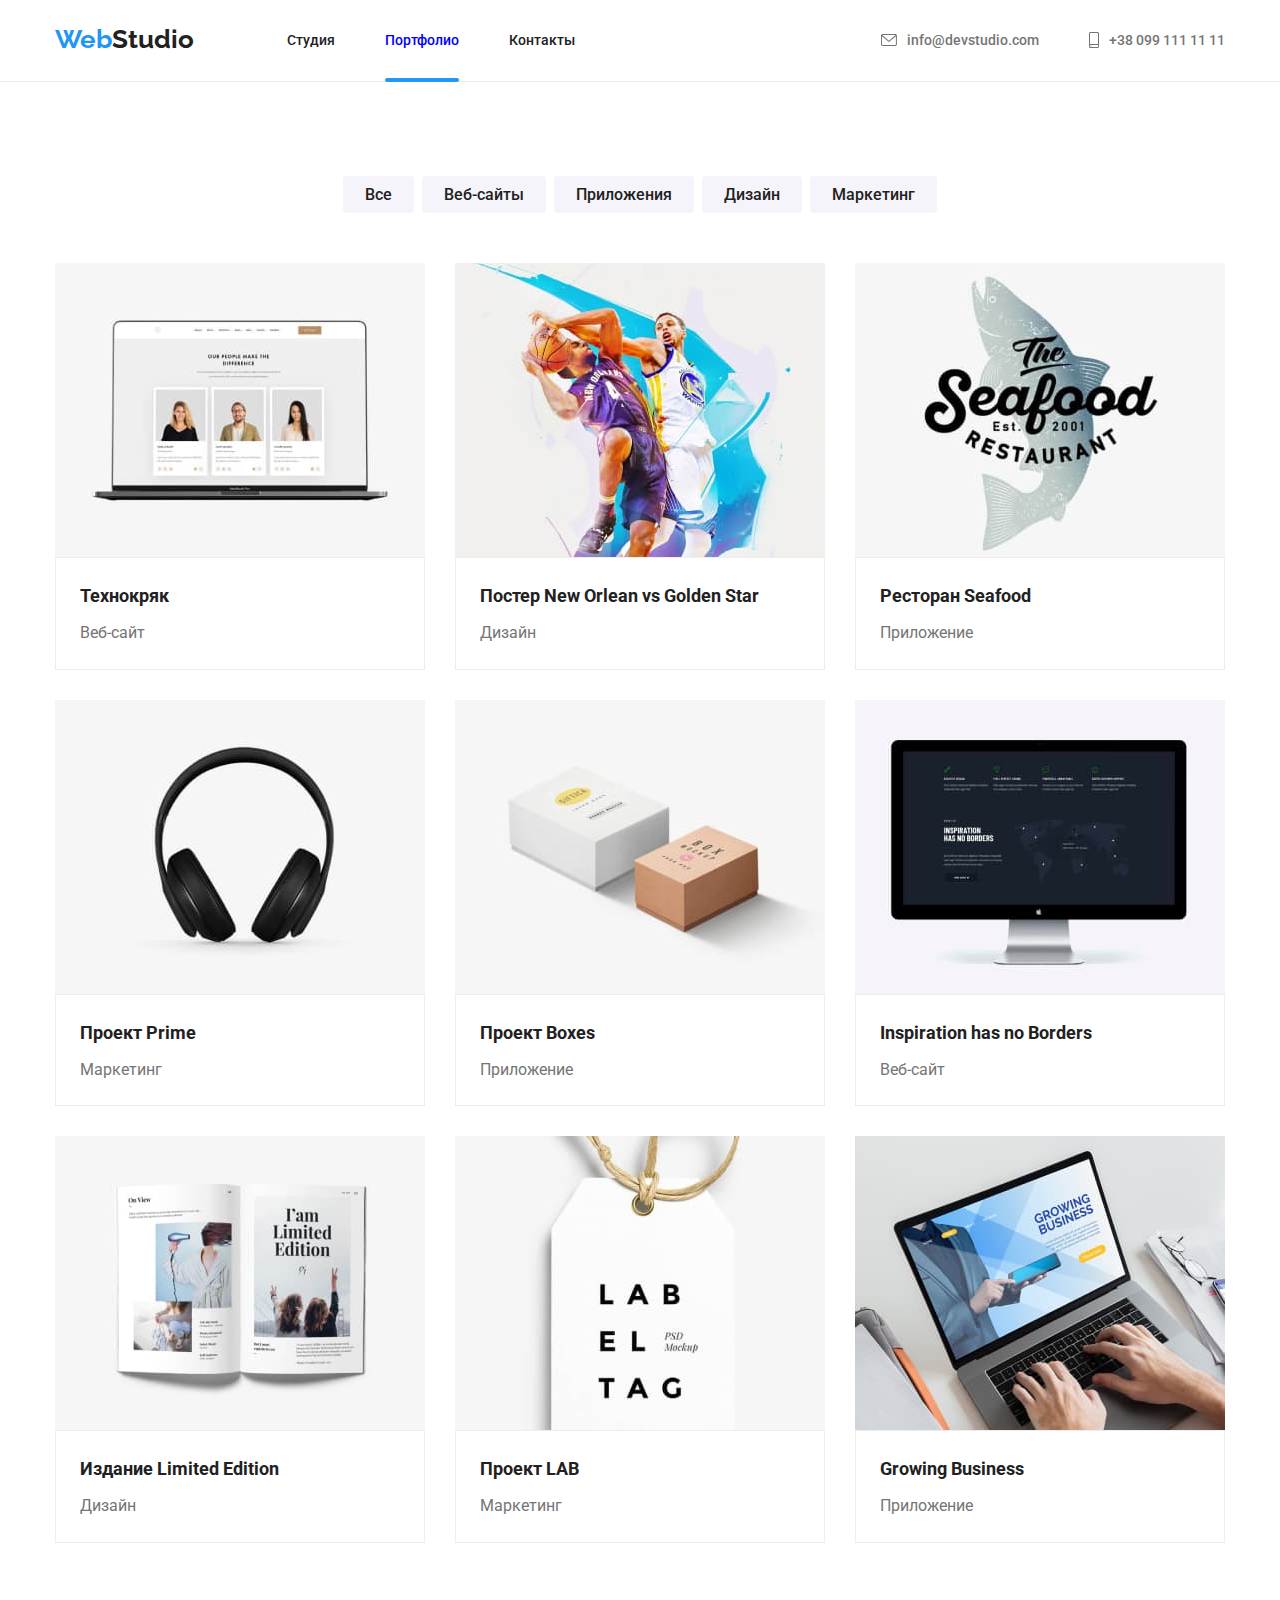
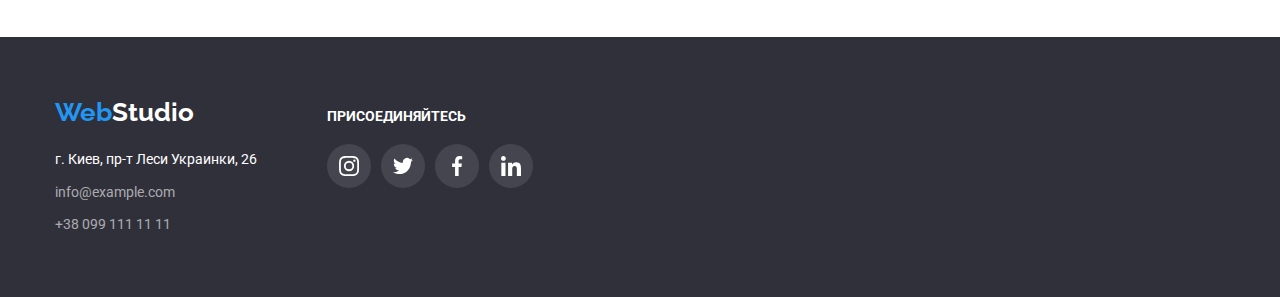
==== portfolio.html @ 135a6157 "colo" ====
<!DOCTYPE html>
<html lang="ru">

<head>
    <meta charset="UTF-8">
    <meta http-equiv="X-UA-Compatible" content="IE=edge">
    <meta name="viewport" content="width=device-width, initial-scale=1.0">
    <link rel="preconnect" href="https://fonts.googleapis.com">
    <link rel="preconnect" href="https://fonts.gstatic.com" crossorigin>
    <link
        href="https://fonts.googleapis.com/css2?family=Raleway:wght@700&family=Roboto:wght@400;500;700;900&display=swap"
        rel="stylesheet">
    <link rel="stylesheet"
        href="https://cdnjs.cloudflare.com/ajax/libs/modern-normalize/1.1.0/modern-normalize.min.css">
    <title>Document</title>
    <link rel="stylesheet" href="./css/style.css">
</head>

<body>
    <!--шапка-->
<header class="cap">
    <div class="container display-flex">
        <nav class="display-flex">
            <a class="cap-logo" href="./index.html"><span class="cap-logo-web">Web<span
                        class="cap-logo-studio">Studio</span></span></a>
            <ul class="site-navigation">
                <li class="item"><a class="site-navigation-link" href="./index.html">Студия</a></li>
                <li class="item"><a class="site-navigation-link emphasis" href="./portfolio.html">Портфолио</a></li>
                <li class="item"><a class="site-navigation-link" href="">Контакты</a></li>
            </ul>
        </nav>
        <ul class="contacts">
            <li class="item"><a class="contacts-link" href="mailto:info@devstudio.com"><svg class="imgs">
                        <use href="images/symbol-defs.svg#icon-envelope-2"></use>
                    </svg>info@devstudio.com</a></li>
            <li class="item"><a class="contacts-link" href="tel:+380961111111"><svg class="svg">
                        <use href="images/symbol-defs.svg#icon-smartphone-1"></use>
                    </svg>+38 099 111 11 11</a></li>
        </ul>
    </div>
</header>
<main>
    <!-- Список кнопок -->
    <section class="section">
        <div class="container">
            <h1 class="peculiarities-title-none">Портфолио</h1>
            <ul class="list-buttons display-flex">
                <li class="item"><button class="list-button" type="button">Все</button></li>
                <li class="item"><button class="list-button" type="button">Веб-сайты</button></li>
                <li class="item"><button class="list-button" type="button">Приложения</button></li>
                <li class="item"><button class="list-button" type="button">Дизайн</button></li>
                <li class="item"><button class="list-button" type="button">Маркетинг</button></li>
            </ul>
            <!-- Приклади праці -->
            <ul class="portfolio display-flex">
                <li class="item">
                    <a class="link" href="">
                        <div class="animations">
                            <img src="images/img(1).jpg" alt="Веб-сайт" width="370">
                            <div class="animation">
                            <p class="portfolio-anim-text">Технокряк это современная площадка распространения коронавируса. Компании используют
                            эту платформу для цифрового
                            шпионажа и атак на защищённые сервера конкурентов.</p>
                            </div>  
                        </div>
                        <div class="portfolio-border">
                            <h2 class="portfolio-title">Технокряк</h2>
                            <p class="portfolio-text">Веб-сайт</p>
                        </div>
                    </a>
                </li>
                <li class="item">
                    <a class="link" href="">
                        <div class="animations">
                            <img src="images/img(2).jpg" alt="Дизайн" width="370">
                            <div class="animation">
                                <p class="portfolio-anim-text">Технокряк это современная площадка распространения коронавируса. Компании используют
                                эту платформу для цифрового
                                шпионажа и атак на защищённые сервера конкурентов.</p>
                            </div>
                        </div>
                        <div class="portfolio-border">
                            <h2 class="portfolio-title">Постер New Orlean vs Golden Star</h2>
                            <p class="portfolio-text">Дизайн</p>
                        </div>
                    </a>
                </li>
                <li class="item">
                    <a class="link" href="">
                        <div class="animations">
                            <img src="images/img(3).jpg" alt="Приложение" width="370">
                            <div class="animation">
                                <p class="portfolio-anim-text">Технокряк это современная площадка распространения коронавируса. Компании используют
                                эту платформу для цифрового
                                шпионажа и атак на защищённые сервера конкурентов.</p>
                            </div>
                        </div>
                        <div class="portfolio-border">
                            <h2 class="portfolio-title">Ресторан Seafood</h2>
                            <p class="portfolio-text">Приложение</p>
                        </div>
                    </a>
                </li>
                <li class="item">
                    <a class="link" href="">
                        <div class="animations">
                            <img src="images/img(4).jpg" alt="Маркетин" width="370">
                            <div class="animation">
                                <p class="portfolio-anim-text">Технокряк это современная площадка распространения коронавируса. Компании используют
                                    эту платформу для цифрового
                                    шпионажа и атак на защищённые сервера конкурентов.</p>
                            </div>
                        </div>
                        <div class="portfolio-border">
                            <h2 class="portfolio-title">Проект Prime</h2>
                            <p class="portfolio-text">Маркетинг</p>
                        </div>
                    </a>
                </li>
                <li class="item">
                    <a class="link" href="">
                        <div class="animations">
                            <img src="images/img(5).jpg" alt="Приложение" width="370">
                            <div class="animation">
                                <p class="portfolio-anim-text">Технокряк это современная площадка распространения коронавируса. Компании используют
                                эту платформу для цифрового
                                шпионажа и атак на защищённые сервера конкурентов.</p>
                            </div>
                        </div>
                        <div class="portfolio-border">
                            <h2 class="portfolio-title">Проект Boxes</h2>
                            <p class="portfolio-text">Приложение</p>
                        </div>
                    </a>
                </li>
                <li class="item">
                    <a class="link" href="">
                        <div class="animations">
                            <img src="images/img(6).jpg" alt="Веб-сайт" width="370">
                            <div class="animation">
                                <p class="portfolio-anim-text">Технокряк это современная площадка распространения коронавируса. Компании используют
                                    эту платформу для цифрового
                                    шпионажа и атак на защищённые сервера конкурентов.</p>
                            </div>        
                        </div>
                        <div class="portfolio-border">
                            <h2 class="portfolio-title">Inspiration has no Borders</h2>
                            <p class="portfolio-text">Веб-сайт</p>
                        </div>
                    </a>
                </li>
                <li class="item">
                    <a class="link" href="">
                        <div class="animations">
                            <img src="images/img(7).jpg" alt="Дизайн" width="370">
                            <div class="animation">
                                <p class="portfolio-anim-text">Технокряк это современная площадка распространения коронавируса. Компании используют
                                    эту платформу для цифрового
                                    шпионажа и атак на защищённые сервера конкурентов.</p>
                            </div>
                        </div>
                        <div class="portfolio-border">
                            <h2 class="portfolio-title">Издание Limited Edition</h2>
                            <p class="portfolio-text">Дизайн</p>
                        </div>
                    </a>
                </li>
                <li class="item">
                    <a class="link" href="">
                        <div class="animations">
                            <img src="images/img(8).jpg" alt="Маркетинг" width="370">
                            <div class="animation">
                                <p class="portfolio-anim-text">Технокряк это современная площадка распространения коронавируса. Компании используют
                                    эту платформу для цифрового
                                    шпионажа и атак на защищённые сервера конкурентов.</p>
                            </div>
                        </div>
                    <div class="portfolio-border">
                        <h2 class="portfolio-title">Проект LAB</h2>
                        <p class="portfolio-text">Маркетинг</p>
                    </div>
                </a>
                </li>
            
                <li class="item">
                    <a class="link" href="">
                        <div class="animations">
                            <img src="images/img(9).jpg" alt="Приложение" width="370">
                            <div class="animation">
                                <p class="portfolio-anim-text">Технокряк это современная площадка распространения коронавируса. Компании используют
                                    эту платформу для цифрового
                                    шпионажа и атак на защищённые сервера конкурентов.</p>
                            </div>
                        </div>
                        <div class="portfolio-border">
                            <h2 class="portfolio-title">Growing Business</h2>
                            <p class="portfolio-text">Приложение</p>
                        </div>
                    </a>          
                </li>
            </ul>
        </div>       
    </section>
</main>
    <!-- footers -->
<footer class="footers">
    <div class="container peculiarities-display-flex">
        <div class="">
            <a class="footers-logo" href="./index.html"><span class="footers-logo-web">Web<span
                        class="footers-logo-studios">Studio</span></span></a>
            <address class="links">
                <ul class="contact">
                    <li class="link"><a class="contacts-address" href="https://goo.gl/maps/EvbMrSn3d95Ezf188">г. Киев,
                            пр-т Леси
                            Украинки,
                            26</a></li>
                    <li class="link"><a class="contacts-email" href="info@example.com">info@example.com</a></li>
                    <li><a class="contacts-tel" href="+380991111111">+38 099 111 11 11</a></li>
                </ul>
            </address>
        </div>
        <div class="footers-social">
            <h2 class="footers-title">присоединяйтесь</h2>
            <ul class="peculiarities-display-flex footers-social-margin-top">
                <li class="items"><a class="link" href=""><svg class="imgs">
                            <use href="images/symbol-defs.svg#icon-instagram-2-1"></use>
                        </svg></a></li>
                <li class="items"><a class="link" href=""><svg class="imgs">
                            <use href="images/symbol-defs.svg#icon-twitter-1-1"></use>
                        </svg></a></li>
                <li class="items"><a class="link" href=""><svg class="imgs">
                            <use href="images/symbol-defs.svg#icon-facebook-1-1"></use>
                        </svg></a></li>
                <li class="items"><a class="link" href=""><svg class="imgs">
                            <use href="images/symbol-defs.svg#icon-linkedin-1-1"></use>
                        </svg></a></li>
            </ul>
        </div>
    </div>
</footer>
</body>
</html>
---- css/style.css ----
/* Спільні стилі для всіх сторінок ................................................ */

html {
  box-sizing: border-box;
  
}
*,
*::before,
*::after {
  box-sizing: inherit;
}
h1, h2, h3, ul, li, p {
  margin-top: 0px;
  margin-bottom: 0px;
  padding: 0px;

}
.section {
  padding-top: 94px;
  padding-bottom: 94px;
}
:root {
  --main-page-bascground: #FFFFFF;
  --main-text-color: #212121;
  --secondary-text-color: #757575;
  --footer-bascground: #2F303A;
  --background-services: #2F303A;
}
body {
background: var(--main-page-bascground);
font-family: 'Roboto', sans-serif;
}

.container {
    width: 1200px;
    margin-left: auto;
    margin-right: auto;
    padding-left: 15px;
    padding-right: 15px;
    
}


ul {
  list-style: none;}
/* Головний фон сторінки #FFFFFF */
/* Головний колір тексту #212121 */
/* Другорядний колір тексту #757575 */
/* Фон футера #2F303A */
/* Фон секції послуги background: #2F303A; */

/* .............................................................................. */

/* Стундія */

/* Шапка */
header {
background: var(--main-page-bascground);
}

.display-flex {
  display: flex;
  justify-content: space-between;
}
.peculiarities-display-flex {
  display: flex;
  align-items: baseline;
}
.cap {
  border-bottom: 1px solid #ECECEC;
}
.cap-logo {
  display: block;
  padding-top: 24px; 
  padding-bottom: 25px;
}

.contacts-link:hover,
.contacts-link:focus,
.site-navigation-link:hover,
.site-navigation-link:focus
 {
  color: #2196F3;
  fill: #2196F3;
}

.contacts .item +.item {
  margin-left: 50px;
}
.site-navigation {
  margin-left: 93px;
  display: flex;
}
.site-navigation .item + .item {
  margin-left: 50px;
}
.site-navigation .item {
  display: block;
  position: relative;
  
}
.cap-logo,
.footers-logo {
text-decoration: none;
  font-family: Raleway;
font-weight: 700;
font-size: 26px;
line-height: 1.2;
}
.cap-logo-web,
.footers-logo-web {
color: #2196F3;
}
.cap-logo-studio {
  color: var(--main-text-color);

}

.site-navigation-link {
  display: block;
font-weight: 500;
font-size: 14px;
line-height: 1.2;
color: var(--main-text-color) ;
text-decoration: none;
  padding-top: 32px;
  padding-bottom: 32px;

  transition-property: color, fill;
  transition-duration: 250ms;
  transition-timing-function: cubic-bezier(0.4, 0, 0.2, 1);
}
 .emphasis::after {
   content: "";
  position: absolute;
  display: inline-block;
width: 100%;
height: 4px;
background: #2196F3;
border-radius: 2px;
display: flex;
top: 97%;
}
.emphasis {
  color: blue;
}

.contacts-link {
display: inline-flex;
font-weight: 500;
font-size: 14px;
line-height: 1.2;
color: var(--secondary-text-color);
text-decoration: none;
  padding-top: 32px;
  padding-bottom: 32px;
  fill: #757575;
 align-items: center;

 transition-property: color, fill;
  transition-duration: 250ms;
  transition-timing-function: cubic-bezier(0.4, 0, 0.2, 1);
}
.contacts .svg {
    height: 16px;
width: 10px;
margin-right: 10px;
 align-items: center;
}
.contacts .imgs {
  height: 12px;
width: 16px;
margin-right: 10px;
}

.contacts {
  margin-left: auto;
  display: flex;
  align-items: center
  
}
/* Заказать послугу */
.hero {
 
  background: var(--background-services);
text-align: center;
padding: 200px 0;

}
.container-hero {
 max-width: 1600px;
  height: 600px;
  margin-left: auto;
  margin-right: auto;
   background-image:  
   linear-gradient(
    to right,
   rgba(47, 48, 58, 0.4),
   rgba(47, 48, 58, 0.4)
  ),  
   url("../images/Img123.jpg");
  background-repeat: no-repeat;
  background-position: center;
  background-size: cover;
}
.hero-headline {
font-weight: 900;
font-size: 44px;
line-height: 1.4;
text-transform: uppercase;
color: #FFFFFF;
}
.hero-button {
  cursor: pointer;
  background: #2196F3;
font-weight: 700;
font-size: 16px;
align-items: center;
line-height: 1.9;
color: #FFFFFF;
margin-top: 30px;

padding: 10px 32px;
border-radius: 4px;

 transition-property: box-shadow, border-radius;
  transition-duration: 250ms;
  transition-timing-function: cubic-bezier(0.4, 0, 0.2, 1);
}
.hero-button:hover,
.hero-button:focus {
box-shadow: 0px 4px 4px rgba(0, 0, 0, 0.15);
border-radius: 4px;
}

/* Особливості */

.peculiarities-title-none {
 display: none;
}
.peculiarities-title {
font-weight: 700;
font-size: 14px;
line-height: 1.2;
text-transform: uppercase;
color: var(--main-text-color);
}
.peculiarities-text {
font-size: 14px;
line-height: 1.7;
color: var(--secondary-text-color);
margin-top: 10px;
}
.peculiarities .item + .item {
margin-left: 30px;

}
.peculiarities .imgs {
  width: 70px;
height: 70px;
  display: block;
fill: #AFB1B8;
}
.peculiarities .svg {
  height: 120px;
background-color: #F5F4FA;
margin-bottom: 30px;
border-radius: 4px;
display: flex;
align-items: center;
justify-content: center;
}

/* Чим займаємось */
.employment-title {
font-weight: 700;
font-size: 36px;
line-height: 1.2;
text-align: center;
color: var(--main-text-color);
margin-bottom: 50px;
}
.employment.section {
  padding-top: 0;
}
.employment .item + .item {
  margin-left: 30px;
}
.employment-blosk {
  position: relative;
}
.employment-text {
height: 70px;
  position: absolute;
  width: 100%;
background: rgba(47, 48, 58, 0.8);
transform: translateY(calc(-100%));
font-weight: 700;
font-size: 14px;
line-height: 1.2;
text-transform: uppercase;
display: flex;
align-items: center;
justify-content: center;
color: #FFFFFF;
}
/* команда */
.team {
  background: #F5F4FA;
}
.team-main-title {
font-weight: 700;
font-size: 36px;
line-height: 1.2;
text-align: center;
color: var(--main-text-color);
}
.team .team-table {
margin-top: 50px;
}


.team-title {
font-weight: 500;
font-size: 16px;
line-height: 1.2;
text-align: center;
color: var(--main-text-color);
}
.team-text {
font-size: 16px;
line-height: 1.2;
text-align: center;
color: var(--secondary-text-color);
margin-top: 10px;
}
.team-title-text {
padding-top: 30px;
padding-bottom: 30px;
}
.team .link + .link {
  margin-left: 30px;
}
.team .item {
  background: #FFFFFF;
box-shadow: 0px 1px 3px rgba(0, 0, 0, 0.12), 0px 1px 1px rgba(0, 0, 0, 0.14), 0px 2px 1px rgba(0, 0, 0, 0.2);
border-radius: 0px 0px 4px 4px;
filter: drop-shadow(0px 4px 4px rgba(0, 0, 0, 0.25));
}
.team-items .items + .items {
margin-left: 10px;
}
.team-items .imgs {
  height: 20px;
    width: 20px;


}
.items-hover {
  width: 44px;
  height: 44px;
  display: flex;
fill: #AFB1B8;
align-items: center;
justify-content: center;
border-radius: 50%;

 transition-property: background, fill, border-radius;
  transition-duration: 250ms;
  transition-timing-function: cubic-bezier(0.4, 0, 0.2, 1);
}
.items-hover:hover,
.items-hover:focus {
border-radius: 50%;
  background: #2196F3;
  fill: #FFFFFF;
}
.team-items {
  margin-top: 16px;
  justify-content: center;
}


/* customers */

.customers-title {
font-weight: 700;
font-size: 36px;
line-height: 42px;
text-align: center;

color: var(--main-text-color);
}
.customers-link {
  margin-top: 50px;
  
}
.customers .link {
  width: 100%;
  height: 100%;
border: 1px solid #AFB1B8;
border-radius: 4px;
  display: flex;
fill: #AFB1B8;
align-items: center;
justify-content: center;

 transition-property: border-color, fill, filter;
  transition-duration: 250ms;
  transition-timing-function: cubic-bezier(0.4, 0, 0.2, 1);
}
.customers-link .link:focus,
.customers-link .link:hover {
border-color: #2196F3;
filter: drop-shadow(0px 4px 4px rgba(0, 0, 0, 0.25));
fill: #2196F3;
}
.customers-link .item + .item {
  margin-left: 30px;
}
.customers .imgs {
  height: 60px;
  width: 106px;
}
.customers-link .item {
  width: 170px;
  height: 92px;
}


.customers ul {
  display: flex;
}
/* footer */
.footers-logo-studios {
  color: #FFFFFF;
}
.footers {
  background: var(--footer-bascground);
  padding: 60px 0;
}
.contact {
font-size: 14px;
line-height: 1.7;
font-style: normal;
}
.contacts-address {
color: #FFFFFF;
text-decoration: none;
}
.contacts-email {
  display: inline-block;
color: rgba(255, 255, 255, 0.6);
text-decoration: none;
}
.contacts-tel {
  display: inline-block;
color: rgba(255, 255, 255, 0.6);
text-decoration: none;
}

.footers .links {
  margin-top: 20px;
}
.contact .link {
  margin-bottom: 9px;
}
.footers-title {
font-weight: 700;
font-size: 14px;
line-height: 16px;
text-transform: uppercase;
color: #FFFFFF;
}
.footers-social {
  margin-left: 70px;
  
}
.footers-social-margin-top {
  margin-top: 20px;
}
.footers-social .items + .items {
margin-left: 10px;
}
.footers-social .link {
  width: 44px;
  height: 44px;
  background: rgba(255, 255, 255, 0.1);
border: 1px ;
border-radius: 50%;
  padding: 12px;
  display: block;
fill: #fff;

 transition-property: background-color;
  transition-duration: 250ms;
  transition-timing-function: cubic-bezier(0.4, 0, 0.2, 1);
}
.footers-social .link:hover,
.footers-social .link:focus {
  background-color: #2196F3;
}

.footers-social .imgs {
  width: 20px;
  height: 20px;
}
/* Форма */

.footer-form {
  padding-top: 72px;
  margin-left: 93px;
}
.footer-form-container {
  display: flex;
}
.footer-form-button {
  cursor: pointer;
  margin-left: 12px;
  margin-top: 20px;
  padding: 10px 28px;
  font-family: Roboto;
font-weight: 700;
font-size: 16px;
line-height: 1.9;

display: flex;
align-items: center;
text-align: center;
background-color: #2196F3;
color: #FFFFFF;
border-radius: 4px;

}
.footer-form-button:hover,
.footer-form-button:focus {
background: #2196F3;
box-shadow: 0px 4px 4px rgba(0, 0, 0, 0.15);
border-radius: 4px;
}
.footer-form-title {
font-weight: 700;
font-size: 14px;
line-height: 1.2;
text-transform: uppercase;
color: #FFFFFF;

}
.footer-form-mail [id="mails"]{
  width: 358px;
min-height: 50px;
margin-top: 20px;
padding: 15px 16px;
background-color: var(--footer-bascground);
color: #fff;
border: 1px solid rgba(255, 255, 255, 0.3);
box-sizing: border-box;
filter: drop-shadow(0px 4px 4px rgba(0, 0, 0, 0.15));
border-radius: 4px;
}
.footer-form-svg {
  width: 24px;
  height: 24px;
  margin-left: 10px;
}
/* модальне вікно */
.backdrop {
  position: fixed;
  top: 0;
  left: 0;
  width: 100%;
  height: 100%;
  background: rgba(0, 0, 0, 0.2);

  opacity: 1;
  transform: opacity 250ms cubic-bezier(0.4, 0, 0.2, 1);
}
.backdrop.is-hidden {
  opacity: 0;
  pointer-events: none;
}
.backdrop.is-hidden .modal {
  transform:translate(-50%, -50%) scale(0.9);
}
.modal {
position: absolute;
top: 50%;
left: 50%;
width: 528px;;
height: auto;

transform:translate(-50%, -50%) scale(1);
 transition: transform 250ms cubic-bezier(0.4, 0, 0.2, 1);
background-color: #fff;
box-shadow: 0px 1px 3px rgba(0, 0, 0, 0.12), 0px 1px 1px rgba(0, 0, 0, 0.14), 0px 2px 1px rgba(0, 0, 0, 0.2);
border-radius: 4px;
}
.modal-button {
  width: 30px;
  height: 30px;
  margin-top: 8px;
  margin-left: 8px;
  margin-right: 490px;
background: #FFFFFF;
border: 1px solid rgba(0, 0, 0, 0.1);
box-sizing: border-box;
  display: flex;
  align-items: center;
border-radius: 50%;
margin-top: 8px;
margin-left: 490px;
  cursor: pointer;
}
.modal-button .imgs:focus,
.modal-button .imgs:hover {
  fill: #2196F3;
}
.modal-button .imgs {
  fill: #000;
  width: 18px;
  height: 18px;

}
.conditions-link {
  color: #2196F3;
}

/* форма модального вікна */

.js-speaker-form {
  display: block;
}
.container-form {
  padding-right: 40px;
  padding-left: 40px;
}
.form-title {
  margin: 2px 40px 12px;
font-weight: 700;
font-size: 20px;
line-height: 1.2;
text-align: center;
color: #212121;
}
.form-svg {
  position: absolute;
  width: 18px;
  height: 18px;
  transform: translateY(+11px) translateX(+12px); 
}
.container-form [type="text"],
.container-form [type="tel"],
.container-form [type="mail"]  {
width: 448px;
height: 40px;
   padding-top: 11px;
   padding-left: 42px;
   padding-right: 12px;
   padding-bottom: 11px;
   border: 1px solid rgba(33, 33, 33, 0.2);
box-sizing: border-box;
border-radius: 4px;
cursor: pointer;
}
 .container-form [type="text"]:hover ,
.container-form [type="tel"]:hover ,
 .container-form [type="mail"]:hover ,
 .container-form [type="text"]:focus,
 .container-form [type="tel"]:focus ,
.container-form [type="mail"]:focus,
.container-form [name="comment"]:hover,
.container-form [name="comment"]:focus  {
 border-color: #2196F3;
 
}
.container-form [name="comment"] {
  cursor: pointer;
}
 /* .container-form [type="text"]:hover .form-svg,
 .container-form [type="text"]:focus .form-svg {
fill: #2196F3;
} */
.form-link:hover .form-svg {
fill: #2196F3;
}
.form-label {
  position: relative;
  display: block;
  margin-bottom: 4px;
  margin-top: 10px;
font-size: 12px;
line-height: 1.2;


color: #757575;
}

.container-form .form-text + .form-text {
  display: flexbox;
  margin-top: 10px;
}
.container-form [id="comment"] {
  width: 448px;
  min-height: 120px;
  padding: 12px 16px;
  border: 1px solid rgba(33, 33, 33, 0.2);
box-sizing: border-box;
border-radius: 4px;
}
.form-conditions {
  font-size: 14px;
line-height: 1.9;
letter-spacing: 0.03em;
margin-top: 20px;
}

.container-form [type="checkbox"] {
  display: block;
  margin-left: 52px;
  background: #212121;
  width: 16px;
  height: 15px;
  margin-right: 8.38px;
}
.container-form [type="checkbox"]:hover {
  box-shadow: 0px 4px 4px rgba(0, 0, 0, 0.25);
}
.form-button {
  margin-top: 30px;
  margin-bottom: 29px;
  padding: 10px 55px;
  border-radius: 4px;
  background: #2196F3;
border-radius: 4px;
font-weight: 700;
font-size: 16px;
line-height: 1.9;
color: #FFFFFF;
}
.form-button:focus,
.form-button:hover {

box-shadow: 0px 4px 4px rgba(0, 0, 0, 0.15);
}
.form-display-flex {
text-align: center;
flex-direction: column;
justify-content: center;
}
.form-conditions-text {
font-size: 14px;
line-height: 1.9;

color: #757575;
}

/* .............................................................................. */
/* Портфоліо */

/* Список кнопок */
.list-button {
  cursor: pointer;
  font-family: 'Roboto', sans-serif;
  background: #F5F4FA;
border-radius: 4px;
font-weight: 500;
font-size: 16px;
line-height: 1.6;
color: var(--main-text-color);
padding: 6px 22px;
border-color: #F5F4FA;
border: transparent;

 transition-property: color, border-color, filter, background, box-shadow;
  transition-duration: 250ms;
  transition-timing-function: cubic-bezier(0.4, 0, 0.2, 1);
}
.list-buttons {
justify-content: center;
}
.list-buttons .item + .item {
  margin-left: 8px;
}
.list-button:focus,
.list-button:hover {
  background: #2196F3;
box-shadow: 0px 3px 1px rgba(0, 0, 0, 0.1), 0px 1px 2px rgba(0, 0, 0, 0.08), 0px 2px 2px rgba(0, 0, 0, 0.12);
color: #FFFFFF;
border-color: #2196F3;
filter: drop-shadow(0px 4px 4px rgba(0, 0, 0, 0.25));
}

/* Приклади праці */
.title {
  visibility: hidden;
}
.portfolio-title {
font-weight: 700;
font-size: 18px;
line-height: 2;
color: var(--main-text-color);
}
.portfolio-text {
font-size: 16px;
line-height: 1.9;
color: var(--secondary-text-color);
margin-top: 4px;
}
.portfolio {
  margin-top: 50px;
  flex-wrap: wrap;
  
}
.portfolio .item {
box-sizing: border-box;
margin-right: 30px;
margin-bottom: 30px;
}
.portfolio .link {
  display: block;
  text-decoration: none;
   transition-property: filter;
  transition-duration: 250ms;
  transition-timing-function: cubic-bezier(0.4, 0, 0.2, 1);

   transition-property: filter;
  transition-duration: 250ms;
  transition-timing-function: cubic-bezier(0.4, 0, 0.2, 1);
}

.portfolio .link:hover,
.portfolio .link:focus {
filter: drop-shadow(0px 4px 4px rgba(0, 0, 0, 0.25));

}


.portfolio-border {
  background: #FFFFFF;
border: 1px solid #EEEEEE;
padding: 20px 24px;
}
img {
  display: block;
}
.portfolio .item:nth-child(3n) {
  margin-right: 0;

}
.portfolio .item:nth-last-child(-n + 3) {
  margin-bottom: 0;
}
.animation {
  position: absolute;
  align-items: center;
  justify-content: center;
  display: flex;
  width: 370px;
  height: 294px;
background: rgba(33, 150, 243, 0.9);
transition: transform 250ms cubic-bezier(0.4, 0, 0.2, 1);
}

.portfolio-anim-text {
width: 322px;
height: 168px;
font-size: 18px;
line-height: 1.5;
color: #FFFFFF;
}
.animations {
  position: relative;
overflow: hidden;
}


.portfolio .link:hover .animation,
.portfolio .link:focus .animation  {
    transform: translateY(-100%);
    transition: transform 250ms cubic-bezier(0.4, 0, 0.2, 1);
}
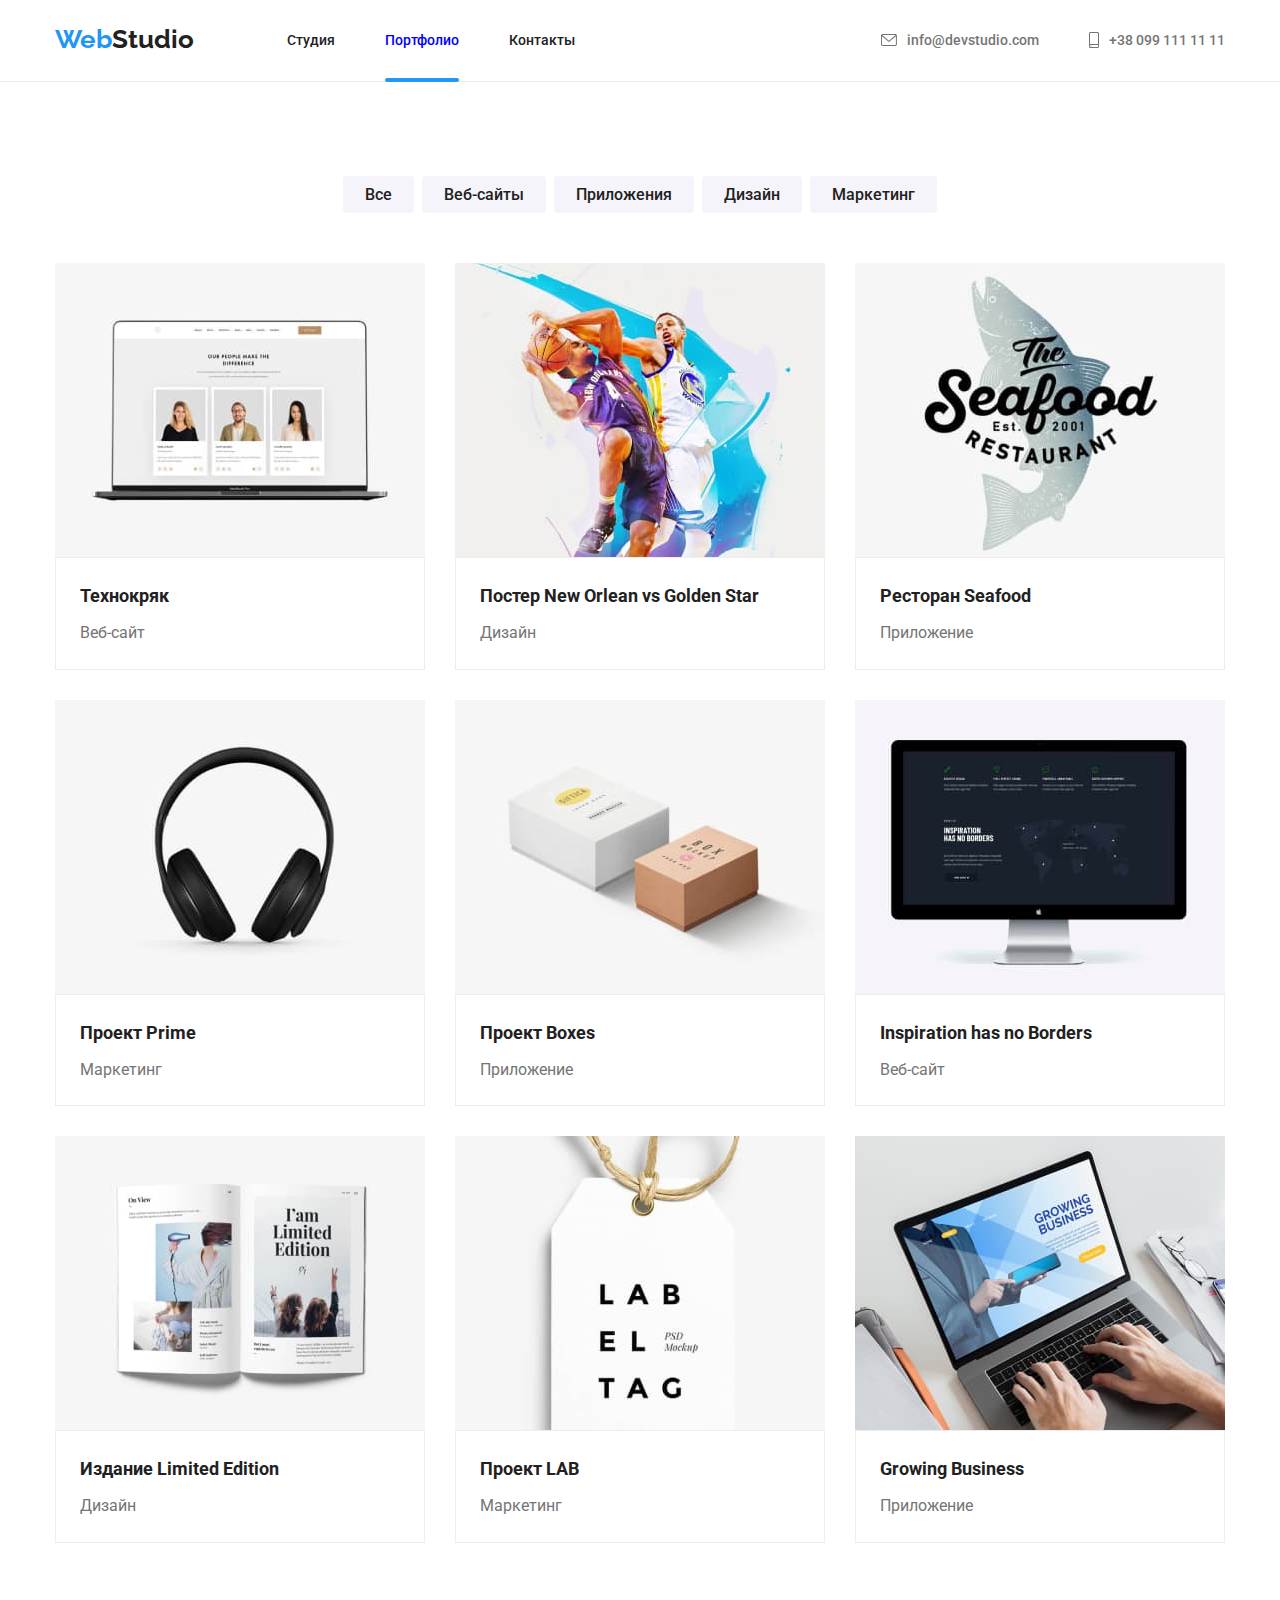
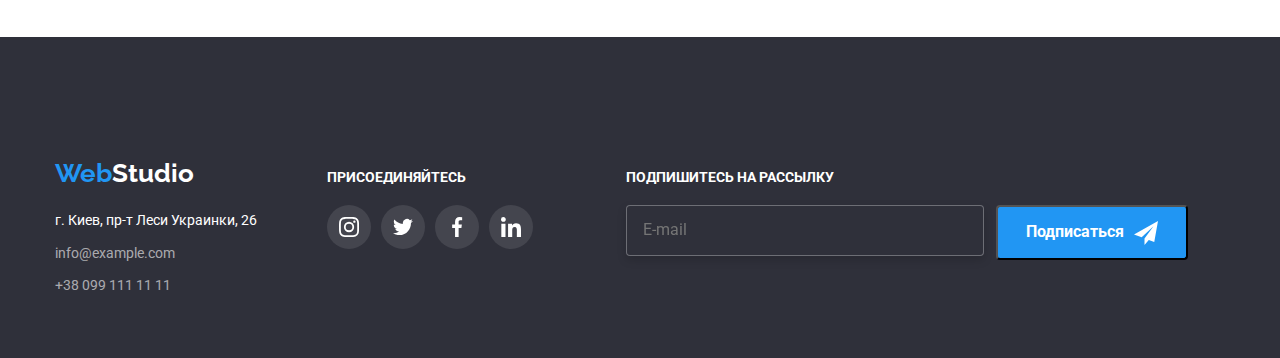
==== commit 9d2f8576: "footer" ====
--- a/portfolio.html
+++ b/portfolio.html
@@ -236,6 +236,20 @@
                         </svg></a></li>
             </ul>
         </div>
+        <form class="footer-form">
+            <h2 class="footer-form-title">Подпишитесь на рассылку</h2>
+            <div class="footer-form-container">
+                <label class="footer-form-mail">
+                    <input name="mail" type="mail" id="mails" placeholder="E-mail">
+                </label>
+                <button class="footer-form-button">Подписаться
+                    <svg class="footer-form-svg">
+                        <use href="images/symbol-defs.svg#icon-icon-send">
+                        </use>
+                    </svg>
+                </button>
+            </div>
+        </form>
     </div>
 </footer>
 </body>
--- a/css/style.css
+++ b/css/style.css
@@ -523,18 +523,20 @@
 font-weight: 700;
 font-size: 16px;
 line-height: 1.9;
-
 display: flex;
 align-items: center;
 text-align: center;
 background-color: #2196F3;
 color: #FFFFFF;
 border-radius: 4px;
+ transition-property: background-color, box-shadow, border-radius;
+  transition-duration: 250ms;
+  transition-timing-function: cubic-bezier(0.4, 0, 0.2, 1);
 
 }
 .footer-form-button:hover,
 .footer-form-button:focus {
-background: #2196F3;
+background-color: #2196F3;
 box-shadow: 0px 4px 4px rgba(0, 0, 0, 0.15);
 border-radius: 4px;
 }
@@ -619,6 +621,10 @@
   fill: #000;
   width: 18px;
   height: 18px;
+  transition-property: fill;
+  transition-duration: 250ms;
+  transition-timing-function: cubic-bezier(0.4, 0, 0.2, 1);
+
 
 }
 .conditions-link {
@@ -646,11 +652,9 @@
   position: absolute;
   width: 18px;
   height: 18px;
-  transform: translateY(+11px) translateX(+12px); 
-}
-.container-form [type="text"],
-.container-form [type="tel"],
-.container-form [type="mail"]  {
+  transform: translateY(+11px) translateX(-435px); 
+}
+.form-input {
 width: 448px;
 height: 40px;
    padding-top: 11px;
@@ -661,28 +665,39 @@
 box-sizing: border-box;
 border-radius: 4px;
 cursor: pointer;
-}
- .container-form [type="text"]:hover ,
-.container-form [type="tel"]:hover ,
- .container-form [type="mail"]:hover ,
- .container-form [type="text"]:focus,
- .container-form [type="tel"]:focus ,
-.container-form [type="mail"]:focus,
-.container-form [name="comment"]:hover,
-.container-form [name="comment"]:focus  {
+transition-property: barder-color;
+  transition-duration: 250ms;
+  transition-timing-function: cubic-bezier(0.4, 0, 0.2, 1);
+
+}
+ .form-link {
+   text-decoration: none;
+ }
+.form-input:focus {
  border-color: #2196F3;
  
 }
-.container-form [name="comment"] {
+.form-input:focus ~ .form-svg {
+  fill: #2196F3;
+   transition-property: fill;
+  transition-duration: 250ms;
+  transition-timing-function: cubic-bezier(0.4, 0, 0.2, 1);
+}
+.form-textarea:hover,
+.form-textarea:focus {
+   border-color: #2196F3;
+   transition-property: barder-color;
+  transition-duration: 250ms;
+  transition-timing-function: cubic-bezier(0.4, 0, 0.2, 1);
+
+}
+
+
+
+.form-textarea {
   cursor: pointer;
 }
- /* .container-form [type="text"]:hover .form-svg,
- .container-form [type="text"]:focus .form-svg {
-fill: #2196F3;
-} */
-.form-link:hover .form-svg {
-fill: #2196F3;
-}
+
 .form-label {
   position: relative;
   display: block;
@@ -699,7 +714,7 @@
   display: flexbox;
   margin-top: 10px;
 }
-.container-form [id="comment"] {
+.form-textarea {
   width: 448px;
   min-height: 120px;
   padding: 12px 16px;
@@ -707,24 +722,15 @@
 box-sizing: border-box;
 border-radius: 4px;
 }
-.form-conditions {
-  font-size: 14px;
-line-height: 1.9;
-letter-spacing: 0.03em;
-margin-top: 20px;
-}
-
-.container-form [type="checkbox"] {
-  display: block;
-  margin-left: 52px;
-  background: #212121;
-  width: 16px;
-  height: 15px;
-  margin-right: 8.38px;
-}
-.container-form [type="checkbox"]:hover {
-  box-shadow: 0px 4px 4px rgba(0, 0, 0, 0.25);
-}
+
+.checkbox {
+  -webkit-appearance: none;
+  -moz-appearance: none;
+ appearance: none;
+ position: absolute;
+
+}
+
 .form-button {
   margin-top: 30px;
   margin-bottom: 29px;
@@ -736,22 +742,54 @@
 font-size: 16px;
 line-height: 1.9;
 color: #FFFFFF;
+cursor: pointer;
+  transition-property: box-shadow;
+  transition-duration: 250ms;
+  transition-timing-function: cubic-bezier(0.4, 0, 0.2, 1);
 }
 .form-button:focus,
 .form-button:hover {
 
 box-shadow: 0px 4px 4px rgba(0, 0, 0, 0.15);
 }
-.form-display-flex {
+.form-item {
 text-align: center;
-flex-direction: column;
-justify-content: center;
+margin-top: 20px;
 }
 .form-conditions-text {
 font-size: 14px;
 line-height: 1.9;
-
+cursor: pointer;
 color: #757575;
+margin-left: 7px;
+}
+.icon {
+  display: inline-block;
+  width: 16px;
+  height: 15px;
+  background-color: #fff;
+  border-radius: 1px;
+  outline: 1px solid #000;
+  background-size: contain;
+
+
+}
+.form-conditions {
+  display: flex;
+  align-items: center;
+  font-size: 14px;
+line-height: 1.9;
+letter-spacing: 0.03em;
+margin-top: 20px;
+}
+.checkbox:checked + .icon {
+background-color: #2196F3;
+outline: 1px solid #2196F3;
+background-origin: border-box;
+box-shadow: 0px 4px 4px rgba(0, 0, 0, 0.25);
+  transition-property: box-shadow, background-color, outline;
+  transition-duration: 250ms;
+  transition-timing-function: cubic-bezier(0.4, 0, 0.2, 1);
 }
 
 /* .............................................................................. */
